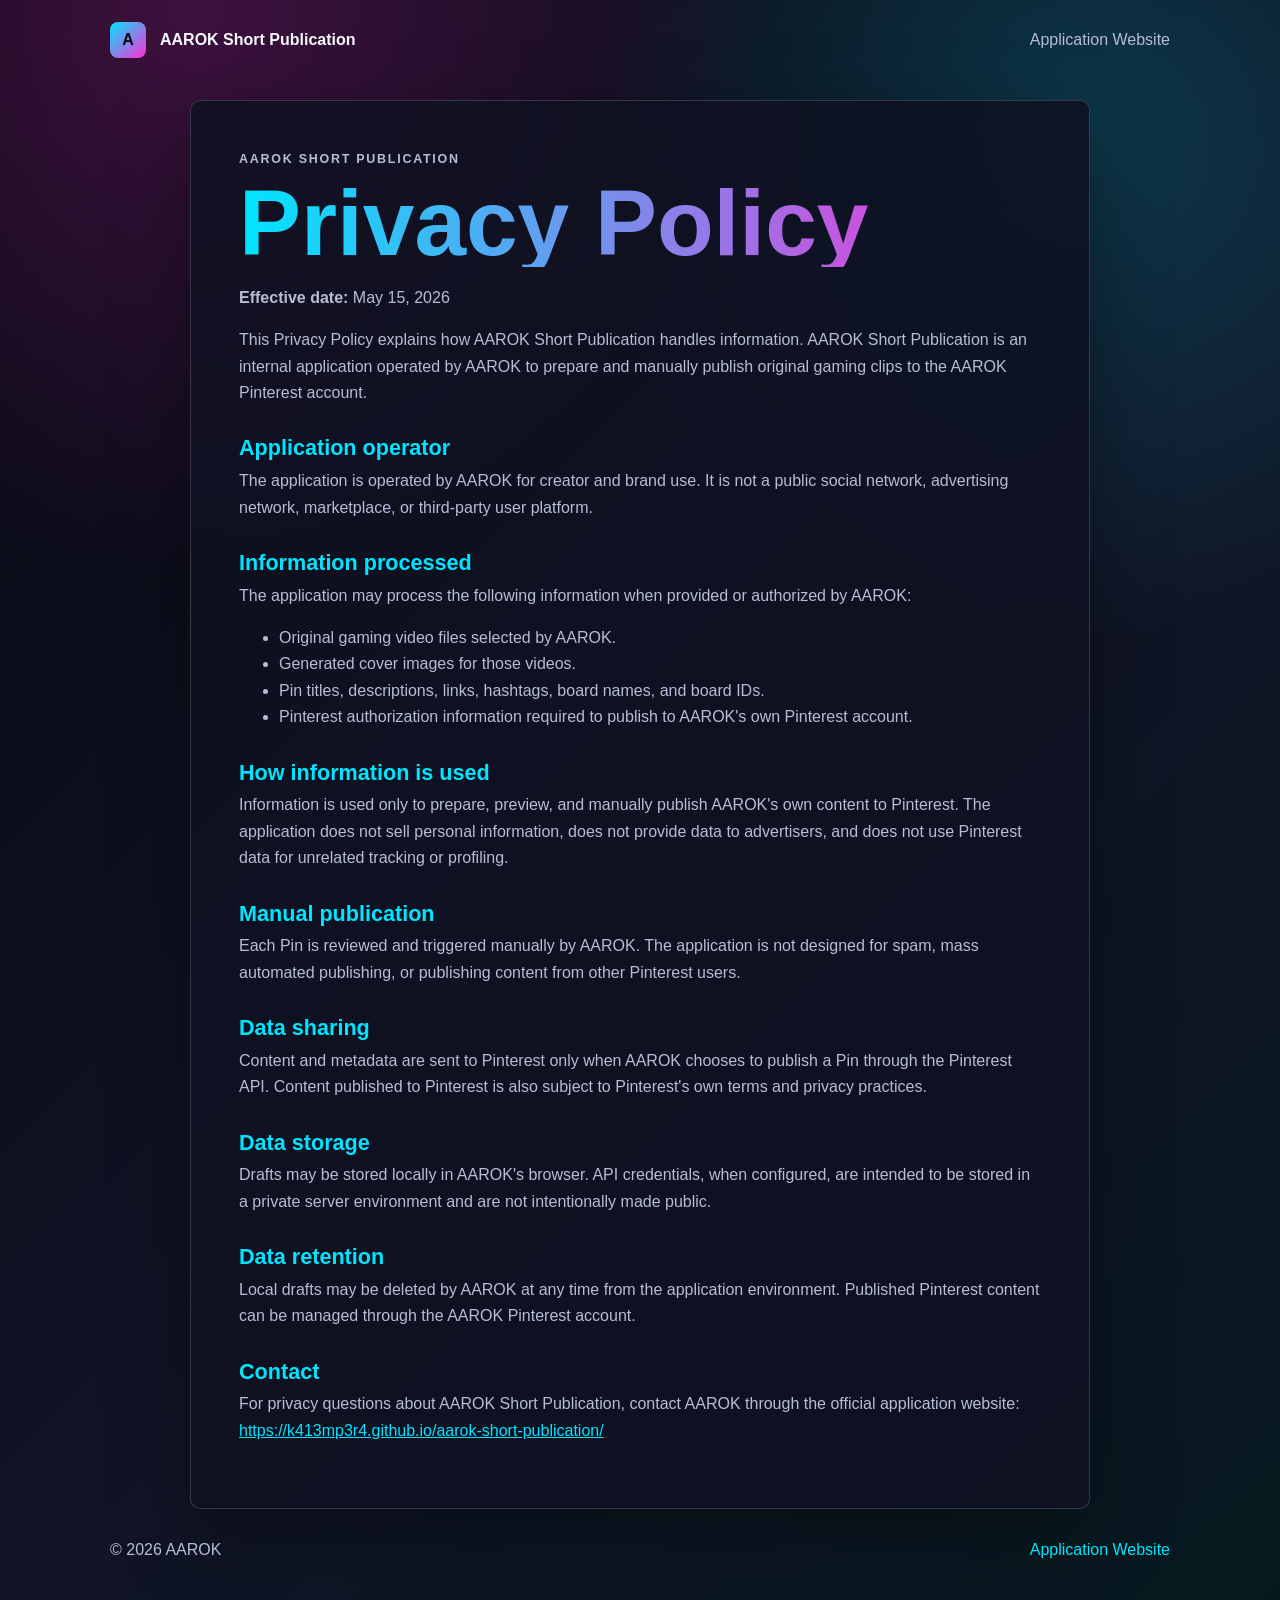
==== privacy.html @ c1bc9c75 "Create AAROK Short Publication website" ====
<!doctype html>
<html lang="en">
  <head>
    <meta charset="UTF-8" />
    <meta name="viewport" content="width=device-width, initial-scale=1.0" />
    <title>Privacy Policy - AAROK Short Publication</title>
    <meta
      name="description"
      content="Privacy Policy for AAROK Short Publication, an internal application operated by AAROK."
    />
    <link rel="canonical" href="https://k413mp3r4.github.io/aarok-short-publication/privacy.html" />
    <link rel="stylesheet" href="styles.css" />
  </head>
  <body>
    <header class="site-header">
      <a class="brand" href="index.html" aria-label="AAROK Short Publication home">
        <span class="brand-mark">A</span>
        <span>AAROK Short Publication</span>
      </a>
      <nav aria-label="Main navigation">
        <a href="index.html">Application Website</a>
      </nav>
    </header>

    <main>
      <article class="legal">
        <p class="eyebrow">AAROK Short Publication</p>
        <h1>Privacy Policy</h1>
        <p><strong>Effective date:</strong> May 15, 2026</p>

        <p>
          This Privacy Policy explains how AAROK Short Publication handles information. AAROK Short Publication is an internal application operated by AAROK to prepare and manually publish original gaming clips to the AAROK Pinterest account.
        </p>

        <h2>Application operator</h2>
        <p>
          The application is operated by AAROK for creator and brand use. It is not a public social network, advertising network, marketplace, or third-party user platform.
        </p>

        <h2>Information processed</h2>
        <p>The application may process the following information when provided or authorized by AAROK:</p>
        <ul>
          <li>Original gaming video files selected by AAROK.</li>
          <li>Generated cover images for those videos.</li>
          <li>Pin titles, descriptions, links, hashtags, board names, and board IDs.</li>
          <li>Pinterest authorization information required to publish to AAROK's own Pinterest account.</li>
        </ul>

        <h2>How information is used</h2>
        <p>
          Information is used only to prepare, preview, and manually publish AAROK's own content to Pinterest. The application does not sell personal information, does not provide data to advertisers, and does not use Pinterest data for unrelated tracking or profiling.
        </p>

        <h2>Manual publication</h2>
        <p>
          Each Pin is reviewed and triggered manually by AAROK. The application is not designed for spam, mass automated publishing, or publishing content from other Pinterest users.
        </p>

        <h2>Data sharing</h2>
        <p>
          Content and metadata are sent to Pinterest only when AAROK chooses to publish a Pin through the Pinterest API. Content published to Pinterest is also subject to Pinterest's own terms and privacy practices.
        </p>

        <h2>Data storage</h2>
        <p>
          Drafts may be stored locally in AAROK's browser. API credentials, when configured, are intended to be stored in a private server environment and are not intentionally made public.
        </p>

        <h2>Data retention</h2>
        <p>
          Local drafts may be deleted by AAROK at any time from the application environment. Published Pinterest content can be managed through the AAROK Pinterest account.
        </p>

        <h2>Contact</h2>
        <p>
          For privacy questions about AAROK Short Publication, contact AAROK through the official application website:
          <a href="https://k413mp3r4.github.io/aarok-short-publication/">https://k413mp3r4.github.io/aarok-short-publication/</a>
        </p>
      </article>
    </main>

    <footer>
      <span>© 2026 AAROK</span>
      <a href="index.html">Application Website</a>
    </footer>
  </body>
</html>
---- styles.css ----
:root {
  --bg: #070811;
  --panel: rgba(15, 18, 34, 0.88);
  --text: #f7f8ff;
  --muted: #b7bdd6;
  --cyan: #00e5ff;
  --pink: #ff2bd6;
  --lime: #a6ff3d;
  --line: rgba(255, 255, 255, 0.16);
}

* {
  box-sizing: border-box;
}

body {
  min-height: 100vh;
  margin: 0;
  color: var(--text);
  font-family: Arial, Helvetica, sans-serif;
  line-height: 1.65;
  background:
    radial-gradient(circle at 15% 0%, rgba(255, 43, 214, 0.22), transparent 30%),
    radial-gradient(circle at 85% 8%, rgba(0, 229, 255, 0.18), transparent 28%),
    linear-gradient(135deg, #070811, #111426 55%, #07191f);
}

a {
  color: var(--cyan);
}

.site-header,
footer,
main {
  width: min(1060px, calc(100% - 32px));
  margin: 0 auto;
}

.site-header {
  display: flex;
  align-items: center;
  justify-content: space-between;
  gap: 18px;
  padding: 22px 0;
}

.brand,
nav,
footer {
  display: flex;
  align-items: center;
  gap: 14px;
}

.brand,
nav a,
footer a,
.button {
  text-decoration: none;
}

.brand {
  color: var(--text);
  font-weight: 800;
}

.brand-mark {
  display: grid;
  width: 36px;
  height: 36px;
  place-items: center;
  border-radius: 8px;
  color: #050610;
  background: linear-gradient(135deg, var(--cyan), var(--pink));
}

nav {
  flex-wrap: wrap;
  justify-content: flex-end;
}

nav a,
footer {
  color: var(--muted);
}

.hero,
.section,
.feature-grid article,
.legal {
  border: 1px solid var(--line);
  border-radius: 10px;
  background: var(--panel);
  box-shadow: 0 24px 80px rgba(0, 0, 0, 0.35);
}

.hero {
  min-height: 62vh;
  display: grid;
  align-content: center;
  padding: clamp(28px, 7vw, 70px);
}

.eyebrow {
  margin: 0 0 10px;
  color: var(--lime);
  font-size: 0.78rem;
  font-weight: 800;
  letter-spacing: 0.14em;
  text-transform: uppercase;
}

h1,
h2,
h3,
p {
  margin-top: 0;
}

h1 {
  max-width: 800px;
  margin-bottom: 18px;
  font-size: clamp(2.4rem, 8vw, 5.8rem);
  line-height: 0.94;
  background: linear-gradient(90deg, var(--cyan), var(--pink));
  -webkit-background-clip: text;
  background-clip: text;
  color: transparent;
}

h2 {
  margin-bottom: 0;
  font-size: clamp(1.6rem, 3vw, 2.5rem);
  line-height: 1.1;
}

h3 {
  margin-bottom: 8px;
}

.lead,
.content p,
.feature-grid p,
.legal p,
.legal li {
  color: var(--muted);
}

.lead {
  max-width: 760px;
  font-size: 1.16rem;
}

.hero-actions {
  display: flex;
  flex-wrap: wrap;
  gap: 12px;
  margin-top: 20px;
}

.button {
  display: inline-flex;
  min-height: 46px;
  align-items: center;
  border: 1px solid var(--line);
  border-radius: 8px;
  padding: 0 18px;
  color: var(--text);
  font-weight: 800;
}

.button.primary {
  border: 0;
  color: #050610;
  background: linear-gradient(135deg, var(--cyan), var(--pink));
}

.section {
  display: grid;
  grid-template-columns: 0.82fr 1.18fr;
  gap: 28px;
  margin-top: 18px;
  padding: 30px;
}

.feature-grid {
  display: grid;
  grid-template-columns: repeat(3, minmax(0, 1fr));
  gap: 18px;
  margin-top: 18px;
}

.feature-grid article {
  padding: 24px;
}

.legal {
  max-width: 900px;
  margin: 20px auto 0;
  padding: clamp(24px, 5vw, 48px);
}

.legal h2 {
  margin-top: 30px;
  margin-bottom: 8px;
  color: var(--cyan);
  font-size: 1.35rem;
}

footer {
  justify-content: space-between;
  padding: 28px 0 36px;
}

@media (max-width: 720px) {
  .site-header,
  .section,
  footer {
    display: grid;
    grid-template-columns: 1fr;
  }

  nav {
    justify-content: flex-start;
  }

  .feature-grid {
    grid-template-columns: 1fr;
  }
}
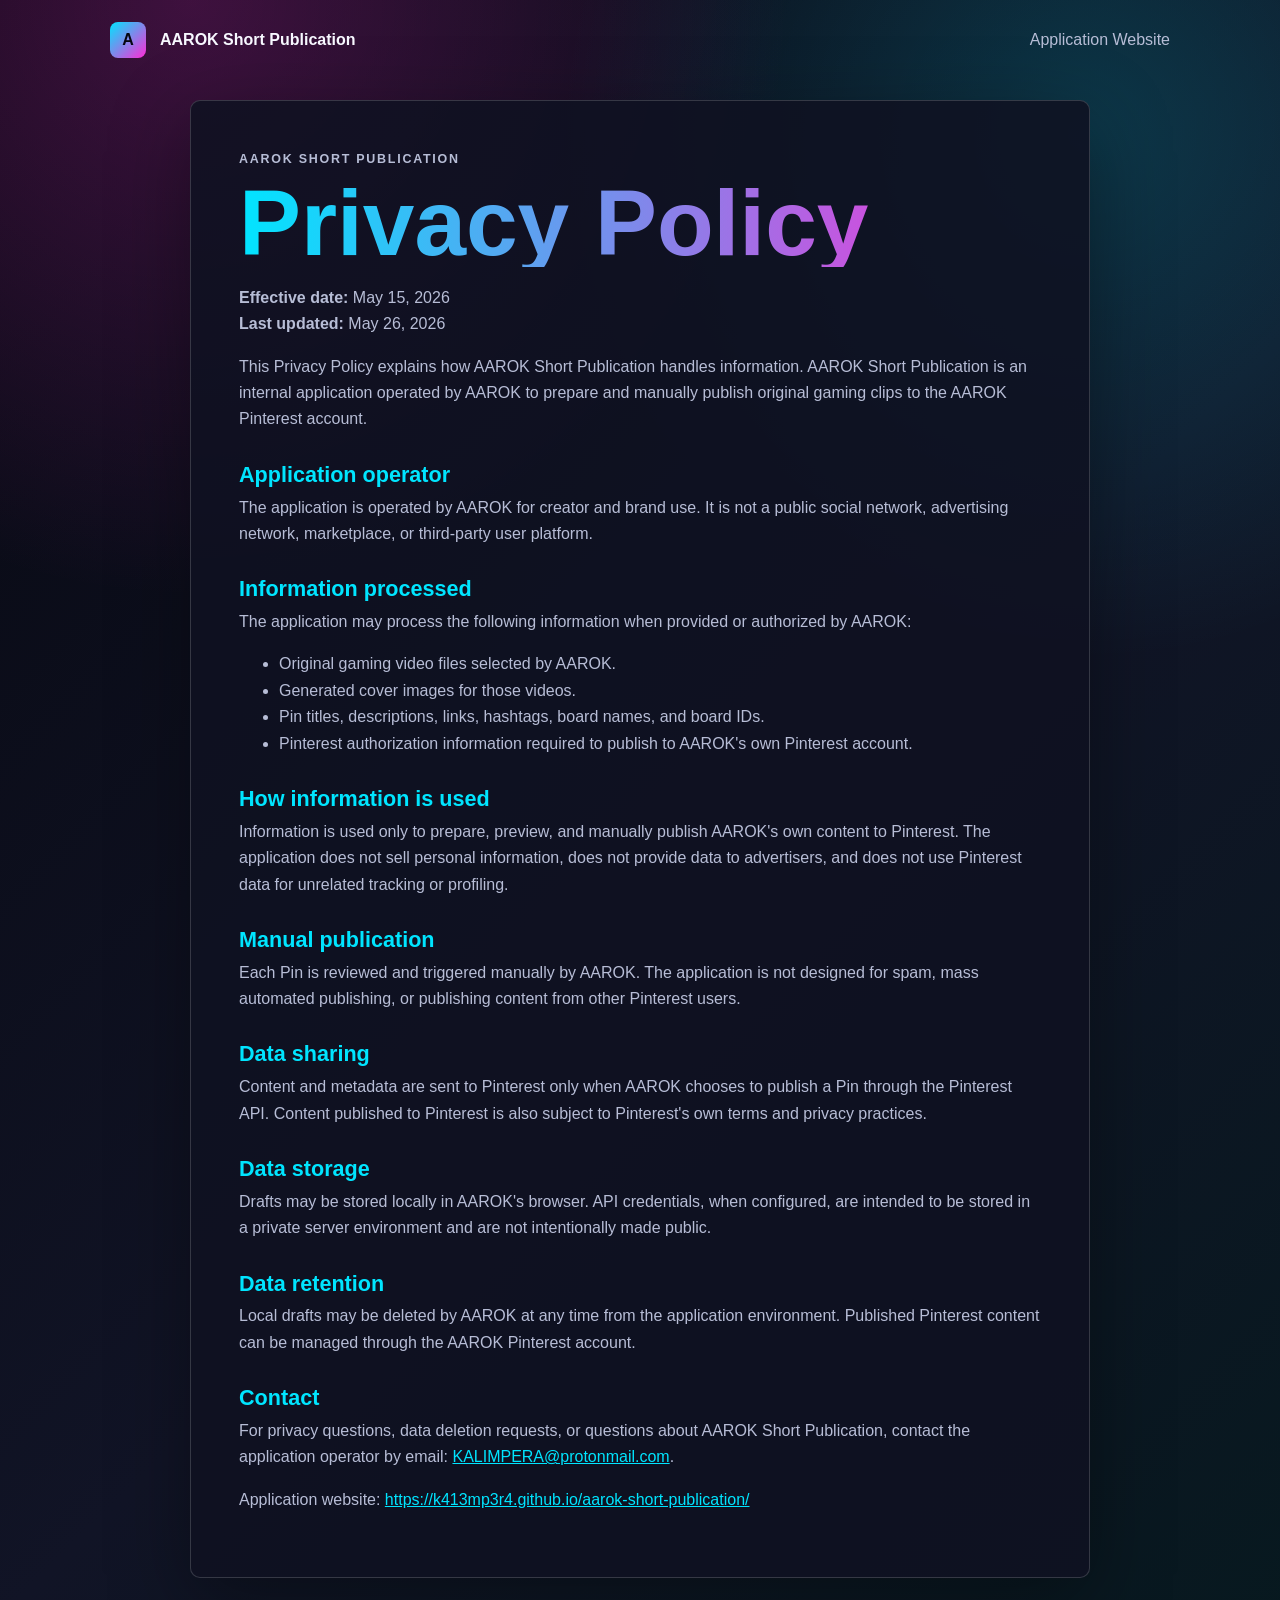
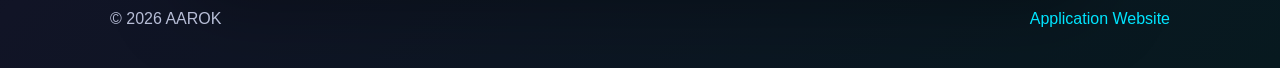
==== commit cb1292fc: "Add privacy policy contact email for Pinterest review" ====
--- a/privacy.html
+++ b/privacy.html
@@ -26,7 +26,7 @@
       <article class="legal">
         <p class="eyebrow">AAROK Short Publication</p>
         <h1>Privacy Policy</h1>
-        <p><strong>Effective date:</strong> May 15, 2026</p>
+        <p><strong>Effective date:</strong> May 15, 2026<br /><strong>Last updated:</strong> May 26, 2026</p>
 
         <p>
           This Privacy Policy explains how AAROK Short Publication handles information. AAROK Short Publication is an internal application operated by AAROK to prepare and manually publish original gaming clips to the AAROK Pinterest account.
@@ -73,7 +73,11 @@
 
         <h2>Contact</h2>
         <p>
-          For privacy questions about AAROK Short Publication, contact AAROK through the official application website:
+          For privacy questions, data deletion requests, or questions about AAROK Short Publication, contact the application operator by email:
+          <a href="mailto:KALIMPERA@protonmail.com">KALIMPERA@protonmail.com</a>.
+        </p>
+        <p>
+          Application website:
           <a href="https://k413mp3r4.github.io/aarok-short-publication/">https://k413mp3r4.github.io/aarok-short-publication/</a>
         </p>
       </article>
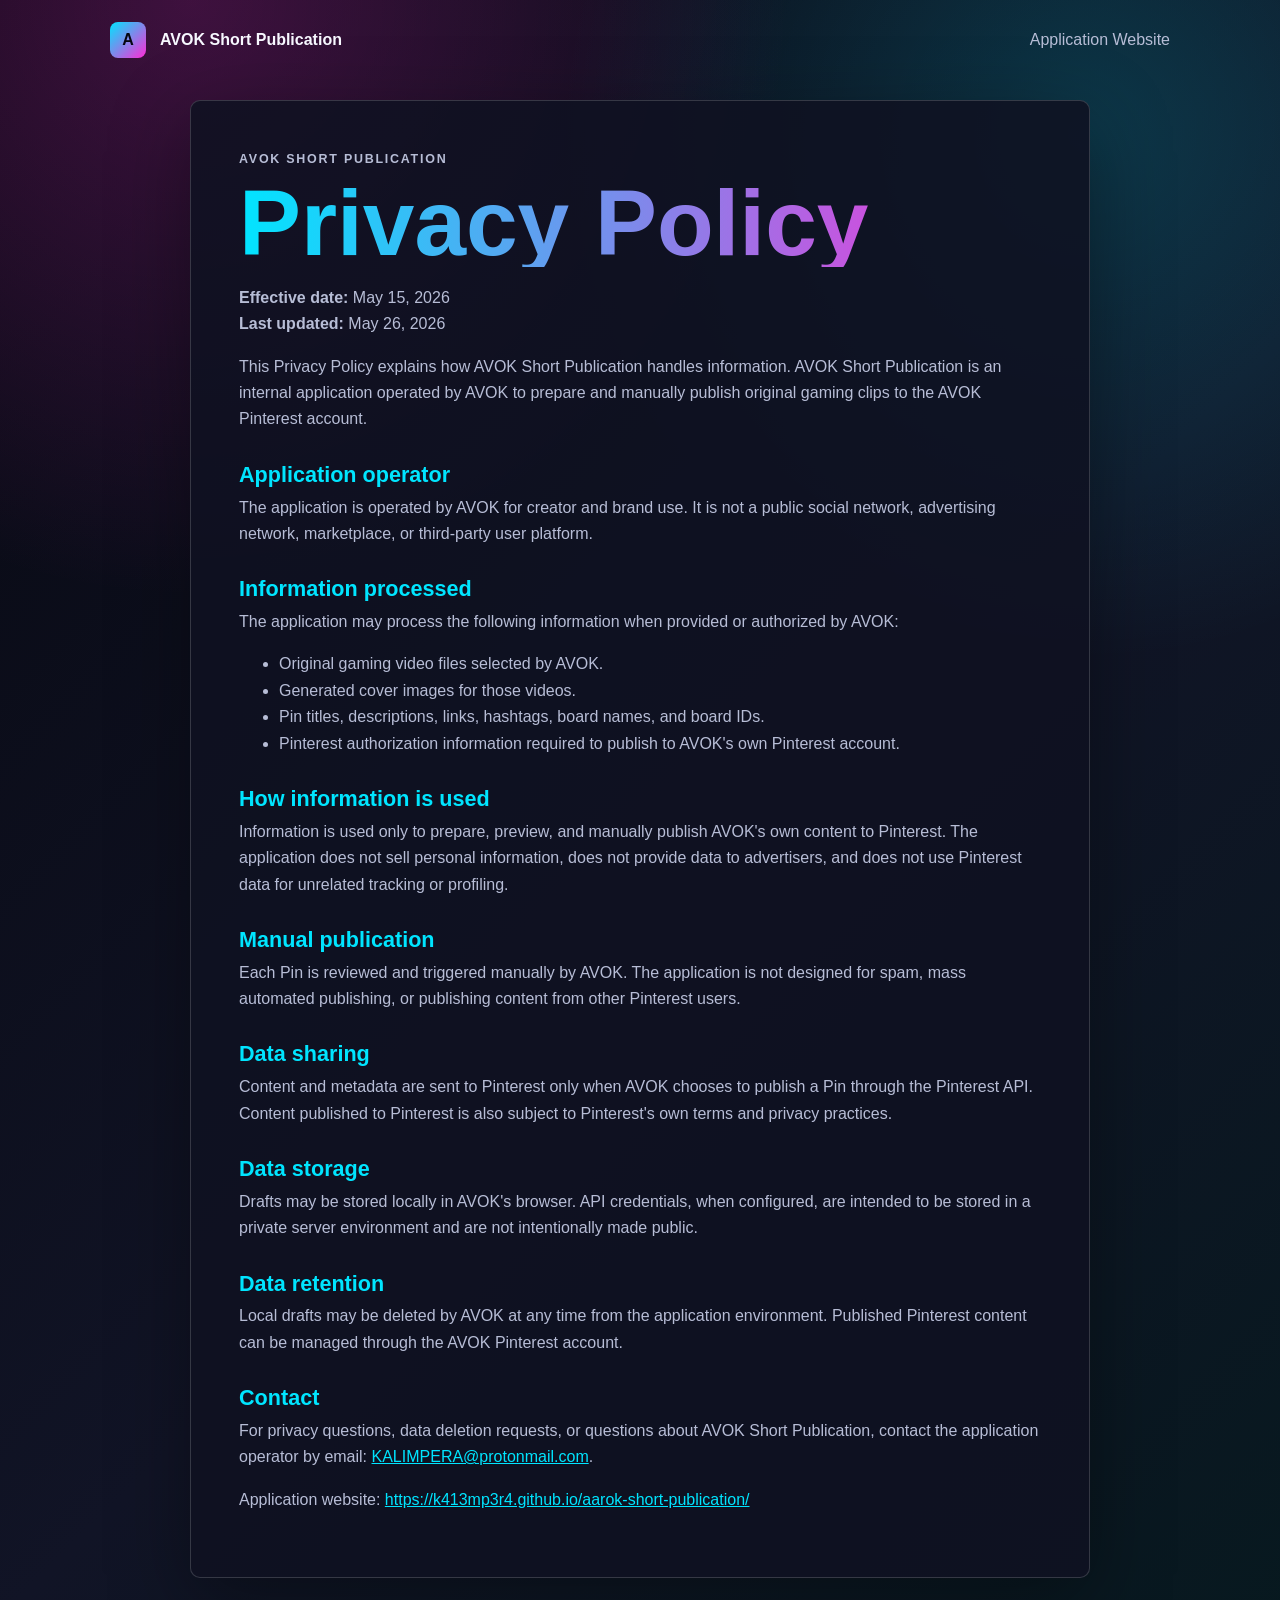
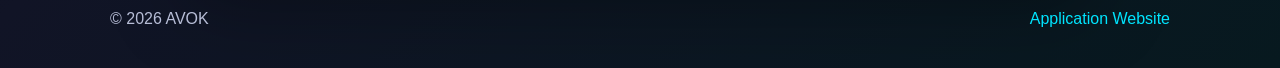
==== commit b3b896ee: "Rebrand AAROK -> AVOK Co-Authored-By: Claude Opus 5 <noreply@anthropic.com> Claude-Session: https://" ====
--- a/privacy.html
+++ b/privacy.html
@@ -3,19 +3,19 @@
   <head>
     <meta charset="UTF-8" />
     <meta name="viewport" content="width=device-width, initial-scale=1.0" />
-    <title>Privacy Policy - AAROK Short Publication</title>
+    <title>Privacy Policy - AVOK Short Publication</title>
     <meta
       name="description"
-      content="Privacy Policy for AAROK Short Publication, an internal application operated by AAROK."
+      content="Privacy Policy for AVOK Short Publication, an internal application operated by AVOK."
     />
     <link rel="canonical" href="https://k413mp3r4.github.io/aarok-short-publication/privacy.html" />
     <link rel="stylesheet" href="styles.css" />
   </head>
   <body>
     <header class="site-header">
-      <a class="brand" href="index.html" aria-label="AAROK Short Publication home">
+      <a class="brand" href="index.html" aria-label="AVOK Short Publication home">
         <span class="brand-mark">A</span>
-        <span>AAROK Short Publication</span>
+        <span>AVOK Short Publication</span>
       </a>
       <nav aria-label="Main navigation">
         <a href="index.html">Application Website</a>
@@ -24,56 +24,56 @@
 
     <main>
       <article class="legal">
-        <p class="eyebrow">AAROK Short Publication</p>
+        <p class="eyebrow">AVOK Short Publication</p>
         <h1>Privacy Policy</h1>
         <p><strong>Effective date:</strong> May 15, 2026<br /><strong>Last updated:</strong> May 26, 2026</p>
 
         <p>
-          This Privacy Policy explains how AAROK Short Publication handles information. AAROK Short Publication is an internal application operated by AAROK to prepare and manually publish original gaming clips to the AAROK Pinterest account.
+          This Privacy Policy explains how AVOK Short Publication handles information. AVOK Short Publication is an internal application operated by AVOK to prepare and manually publish original gaming clips to the AVOK Pinterest account.
         </p>
 
         <h2>Application operator</h2>
         <p>
-          The application is operated by AAROK for creator and brand use. It is not a public social network, advertising network, marketplace, or third-party user platform.
+          The application is operated by AVOK for creator and brand use. It is not a public social network, advertising network, marketplace, or third-party user platform.
         </p>
 
         <h2>Information processed</h2>
-        <p>The application may process the following information when provided or authorized by AAROK:</p>
+        <p>The application may process the following information when provided or authorized by AVOK:</p>
         <ul>
-          <li>Original gaming video files selected by AAROK.</li>
+          <li>Original gaming video files selected by AVOK.</li>
           <li>Generated cover images for those videos.</li>
           <li>Pin titles, descriptions, links, hashtags, board names, and board IDs.</li>
-          <li>Pinterest authorization information required to publish to AAROK's own Pinterest account.</li>
+          <li>Pinterest authorization information required to publish to AVOK's own Pinterest account.</li>
         </ul>
 
         <h2>How information is used</h2>
         <p>
-          Information is used only to prepare, preview, and manually publish AAROK's own content to Pinterest. The application does not sell personal information, does not provide data to advertisers, and does not use Pinterest data for unrelated tracking or profiling.
+          Information is used only to prepare, preview, and manually publish AVOK's own content to Pinterest. The application does not sell personal information, does not provide data to advertisers, and does not use Pinterest data for unrelated tracking or profiling.
         </p>
 
         <h2>Manual publication</h2>
         <p>
-          Each Pin is reviewed and triggered manually by AAROK. The application is not designed for spam, mass automated publishing, or publishing content from other Pinterest users.
+          Each Pin is reviewed and triggered manually by AVOK. The application is not designed for spam, mass automated publishing, or publishing content from other Pinterest users.
         </p>
 
         <h2>Data sharing</h2>
         <p>
-          Content and metadata are sent to Pinterest only when AAROK chooses to publish a Pin through the Pinterest API. Content published to Pinterest is also subject to Pinterest's own terms and privacy practices.
+          Content and metadata are sent to Pinterest only when AVOK chooses to publish a Pin through the Pinterest API. Content published to Pinterest is also subject to Pinterest's own terms and privacy practices.
         </p>
 
         <h2>Data storage</h2>
         <p>
-          Drafts may be stored locally in AAROK's browser. API credentials, when configured, are intended to be stored in a private server environment and are not intentionally made public.
+          Drafts may be stored locally in AVOK's browser. API credentials, when configured, are intended to be stored in a private server environment and are not intentionally made public.
         </p>
 
         <h2>Data retention</h2>
         <p>
-          Local drafts may be deleted by AAROK at any time from the application environment. Published Pinterest content can be managed through the AAROK Pinterest account.
+          Local drafts may be deleted by AVOK at any time from the application environment. Published Pinterest content can be managed through the AVOK Pinterest account.
         </p>
 
         <h2>Contact</h2>
         <p>
-          For privacy questions, data deletion requests, or questions about AAROK Short Publication, contact the application operator by email:
+          For privacy questions, data deletion requests, or questions about AVOK Short Publication, contact the application operator by email:
           <a href="mailto:KALIMPERA@protonmail.com">KALIMPERA@protonmail.com</a>.
         </p>
         <p>
@@ -84,7 +84,7 @@
     </main>
 
     <footer>
-      <span>© 2026 AAROK</span>
+      <span>© 2026 AVOK</span>
       <a href="index.html">Application Website</a>
     </footer>
   </body>
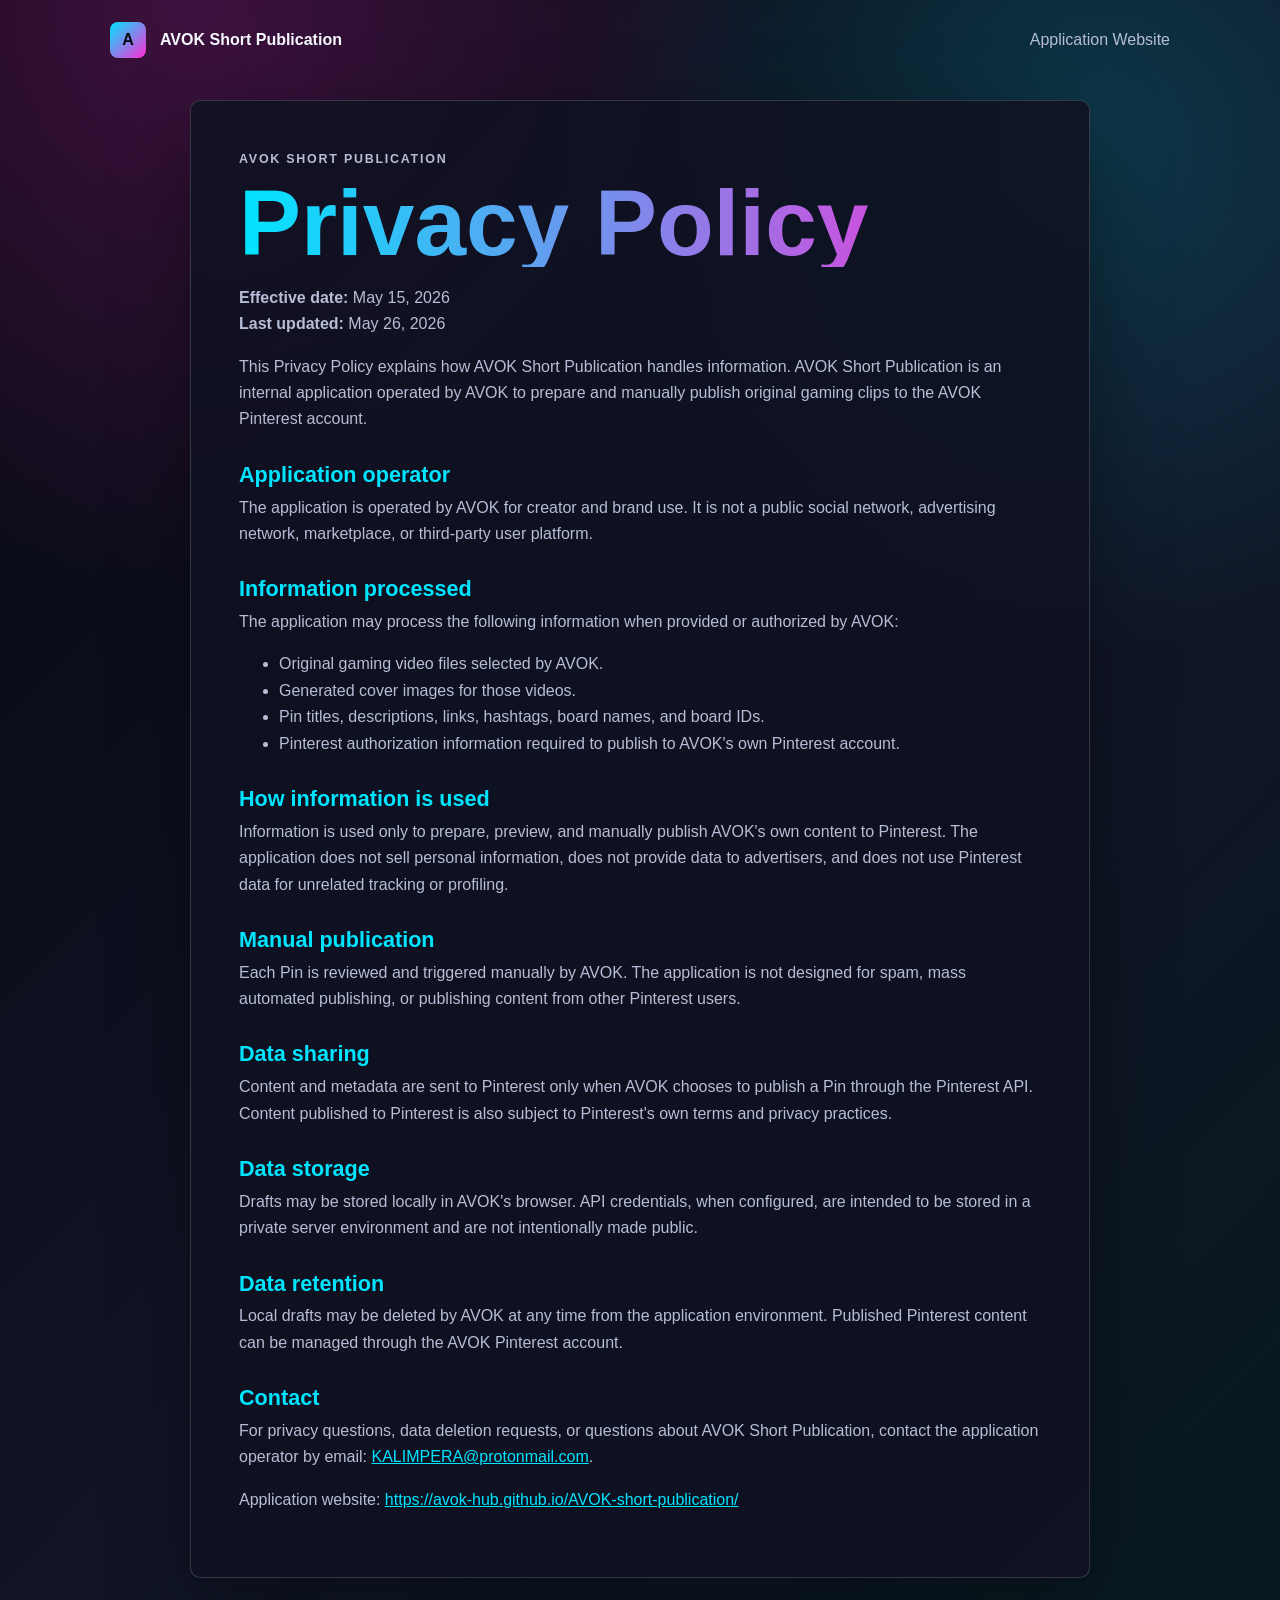
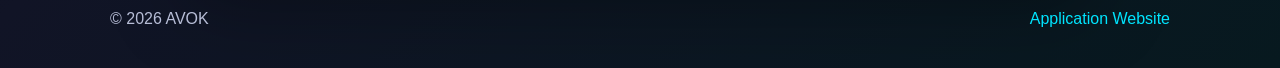
==== commit 8f6a84aa: "URLs avok-hub.github.io Co-Authored-By: Claude Opus 5.5 <noreply@anthropic.com> Claude-Session: http" ====
--- a/privacy.html
+++ b/privacy.html
@@ -8,7 +8,7 @@
       name="description"
       content="Privacy Policy for AVOK Short Publication, an internal application operated by AVOK."
     />
-    <link rel="canonical" href="https://k413mp3r4.github.io/aarok-short-publication/privacy.html" />
+    <link rel="canonical" href="https://avok-hub.github.io/AVOK-short-publication/privacy.html" />
     <link rel="stylesheet" href="styles.css" />
   </head>
   <body>
@@ -78,7 +78,7 @@
         </p>
         <p>
           Application website:
-          <a href="https://k413mp3r4.github.io/aarok-short-publication/">https://k413mp3r4.github.io/aarok-short-publication/</a>
+          <a href="https://avok-hub.github.io/AVOK-short-publication/">https://avok-hub.github.io/AVOK-short-publication/</a>
         </p>
       </article>
     </main>
